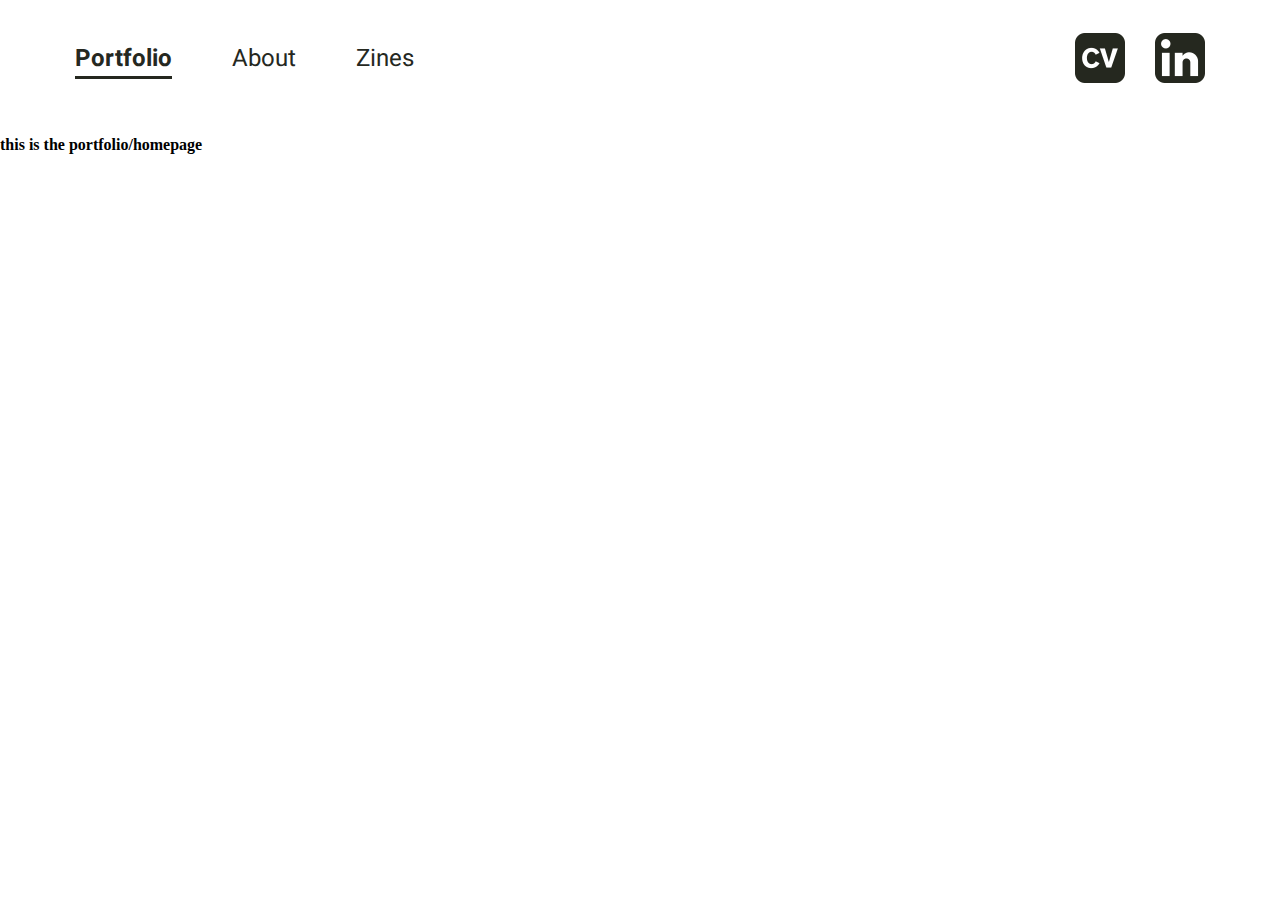
==== index.html @ 88ef85e2 "added everything, did responsive nav using ul" ====
<!DOCTYPE html>
<html lang="en">
<head>
    <title>Jenny Hill Portfolio</title>
    <link rel="stylesheet" href="/css/index.css">
    <link rel="preconnect" href="https://fonts.googleapis.com">
    <link rel="preconnect" href="https://fonts.gstatic.com" crossorigin>
    <link href="https://fonts.googleapis.com/css2?family=Heebo:wght@100;200;300;400;500;600;700;800;900&family=Open+Sans:wght@500&display=swap" rel="stylesheet">
    <link rel="preconnect" href="https://fonts.googleapis.com">
    <link rel="preconnect" href="https://fonts.gstatic.com" crossorigin>
    <link href="https://fonts.googleapis.com/css2?family=Domine:wght@400;500;600;700&display=swap" rel="stylesheet">
</head>
<body>
    <nav>
        <ul class="primaryNavigationContainer">
            <li class="active"><a href="index.html">Portfolio</a></li>
            <li><a href="about.html">About</a></li>
            <li><a href="zines.html">Zines</a></li>
        </ul>
        <ul class="navigationIconsContainer">
            <li><a href="pdf/CV hwk 16 copy.pdf" target="_blank">
                <img class="icon" id="CVNavIcon" src="images/cv.jpg" alt="cv icon">
            </a></li>
            <li><a href="https://linkedin.com/in/jenny-e-g-hill" target="_blank">
                <img class="icon" id="LinkedInNavIcon" src="images/linkedin.jpg" alt="LinkedIn icon">
            </a></li> 
        </ul>
    </nav>
    <p>this is the portfolio/homepage</p>
</body>
</html>
---- css/index.css ----
body {
    margin: 0;
}

nav {
    width: 100%;
    display: flex;
    align-items: center;
}

.navigationIconsContainer {
    width: 100%;
    display: flex;
    gap: 30px;
    justify-content: right;
    margin-right: 75px;
    margin-top: 33px;
    margin-bottom: 33px;
    list-style-type: none;
}

.icon {
    width: 50px;
    height: 50px;
}

.primaryNavigationContainer {
    width: 100%;
    display: flex;
    gap: 60px;
    justify-content: left;
    margin-left: 75px;
    margin-top: 35px;
    margin-bottom: 35px;
    list-style-type: none;
    padding: 0;
}

.primaryNavigationContainer a {
    text-decoration: none;
    font-size: 24px;
    font-family: 'Heebo', 'Arial', 'Sans Serif';
    color: #25281F;
    
}

.active {
    font-weight: bold;
    border-bottom: 3px solid #25281F;
}

p {
    font-weight: 700;
}
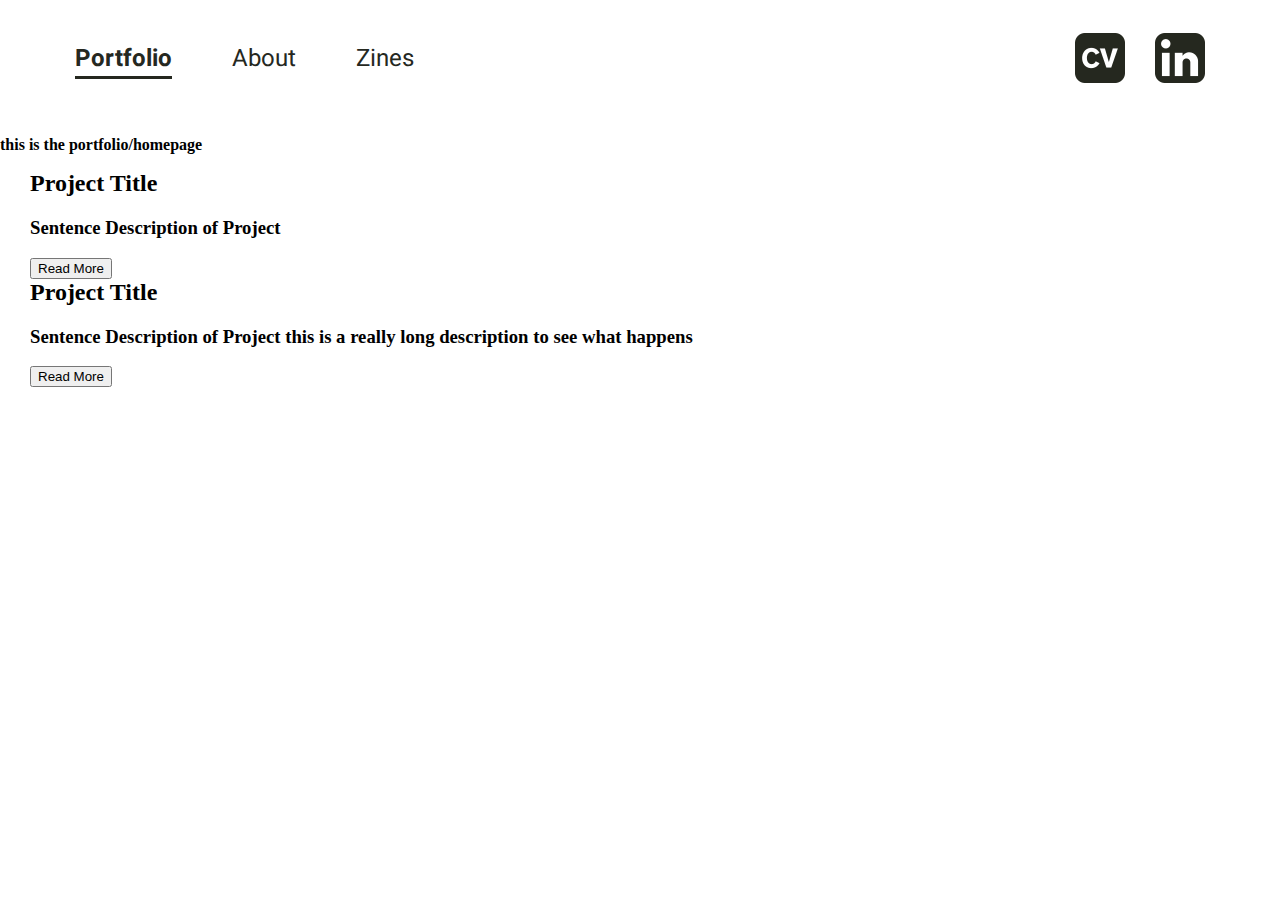
==== commit 221d43bf: "added initial project html and layout css" ====
--- a/index.html
+++ b/index.html
@@ -27,5 +27,36 @@
         </ul>
     </nav>
     <p>this is the portfolio/homepage</p>
+
+    <section class="projects">
+        <div class="project">
+            <div class="projectImg">
+                <img src="https://placehold.co/200x200" alt="">
+            </div>
+            <div class="projectInfo">
+                <div class="projectText">
+                    <h2>Project Title</h2>
+                    <h3>Sentence Description of Project</h3>
+                </div>
+                <div class="projectButton">
+                    <button>Read More</button>
+                </div>
+            </div>
+        </div>
+        <div class="project">
+            <div class="projectImg">
+                <img src="https://placehold.co/200x200" alt="">
+            </div>
+            <div class="projectInfo">
+                <div class="projectText">
+                    <h2>Project Title</h2>
+                    <h3>Sentence Description of Project this is a really long description to see what happens</h3>
+                </div>
+                <div class="projectButton">
+                    <button>Read More</button>
+                </div>
+            </div>
+        </div>
+    </section>
 </body>
 </html>--- a/css/index.css
+++ b/css/index.css
@@ -41,6 +41,7 @@
     font-size: 24px;
     font-family: 'Heebo', 'Arial', 'Sans Serif';
     color: #25281F;
+    transition: 0.2s;
     
 }
 
@@ -51,4 +52,38 @@
 
 p {
     font-weight: 700;
+}
+
+.primaryNavigationContainer a:hover {
+    font-weight:600;
+}
+
+.primaryNavigationContainer a:active {
+    font-weight: bold;
+    border-bottom: 3px solid #25281F;
+}
+
+.project {
+    display: flex;
+    gap: 30px;
+}
+.projectInfo {
+    display: flex;
+    flex-direction: column;
+    justify-content: space-between;
+}
+
+
+.projectText h2 {
+    margin-top: 0;
+}
+
+.projectButton {
+  
+}
+
+@media only screen and (max-width: 500px) {
+    .project {
+        flex-direction: column;
+    }
 }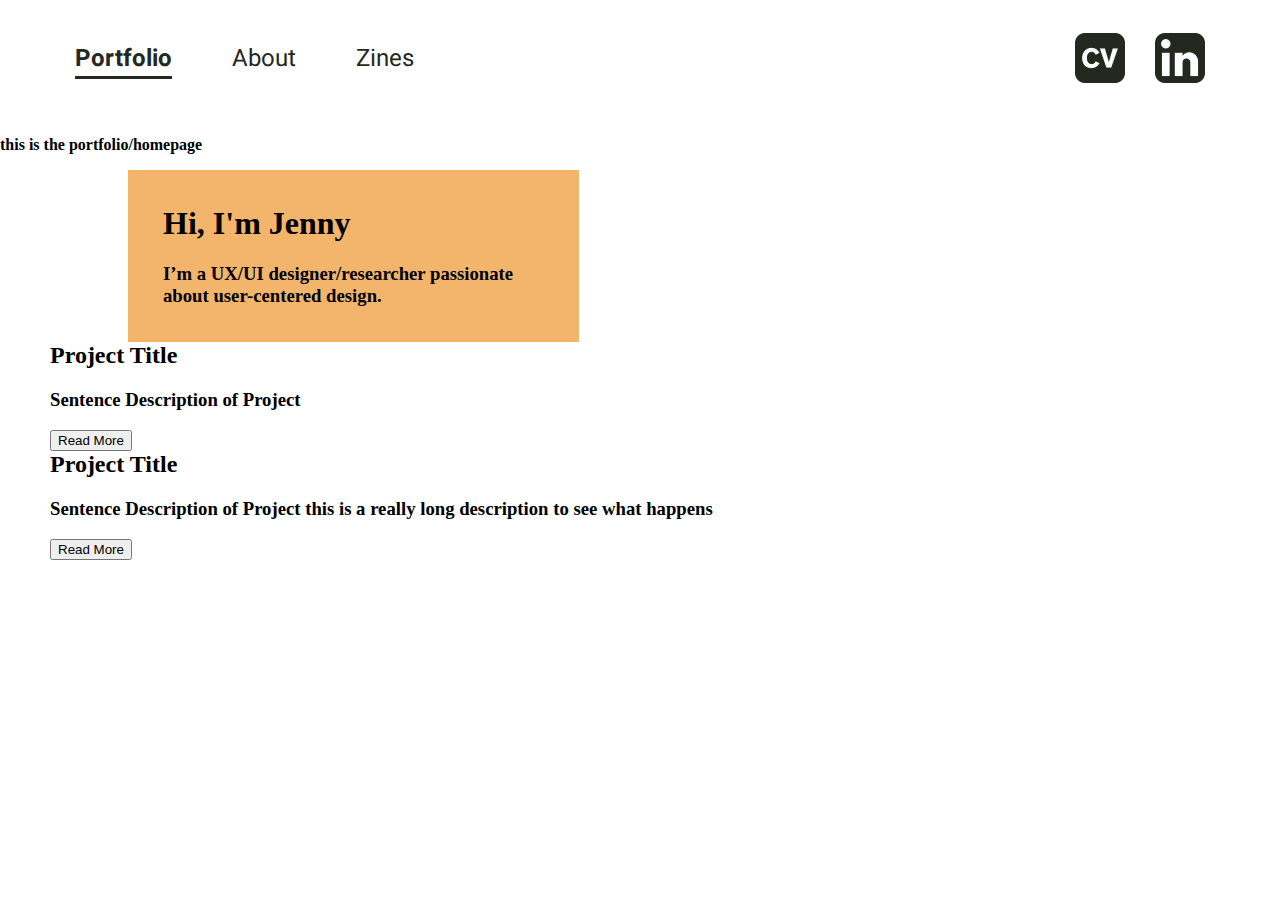
==== commit c5eb09d5: "added initial homepage hero html and css" ====
--- a/index.html
+++ b/index.html
@@ -2,7 +2,7 @@
 <html lang="en">
 <head>
     <title>Jenny Hill Portfolio</title>
-    <link rel="stylesheet" href="/css/index.css">
+    <link rel="stylesheet" href="css/index.css">
     <link rel="preconnect" href="https://fonts.googleapis.com">
     <link rel="preconnect" href="https://fonts.gstatic.com" crossorigin>
     <link href="https://fonts.googleapis.com/css2?family=Heebo:wght@100;200;300;400;500;600;700;800;900&family=Open+Sans:wght@500&display=swap" rel="stylesheet">
@@ -27,7 +27,17 @@
         </ul>
     </nav>
     <p>this is the portfolio/homepage</p>
-
+    <section class="hero">
+        <div class="introContainer">
+            <div class="introText">
+                <h1>Hi, I'm Jenny</h1>
+                <h3>I’m a UX/UI designer/researcher passionate about user-centered design.</h3>
+            </div>
+        </div>
+        <div class="heroImg">
+            <img src="https://placehold.co/500x300" alt="">
+        </div>
+    </section>
     <section class="projects">
         <div class="project">
             <div class="projectImg">
--- a/css/index.css
+++ b/css/index.css
@@ -1,5 +1,6 @@
 body {
     margin: 0;
+    box-sizing: border-box;
 }
 
 nav {
@@ -63,9 +64,35 @@
     border-bottom: 3px solid #25281F;
 }
 
+.hero {
+    display: flex;
+    margin: 0 auto;
+    width: 80%;
+    gap: 50px;
+}
+.heroImg {
+    width: 55%;
+    max-width: 500px;
+}
+.introContainer {
+    background-color: #F3B56C;
+    width: 45%;
+    max-width: 381px;
+    padding: 35px;
+
+}
+
+.introText h1 {
+    margin-top: 0px;
+}
+
+.introText h3 {
+    margin-bottom: 0px;
+}
+
 .project {
     display: flex;
-    gap: 30px;
+    gap: 50px;
 }
 .projectInfo {
     display: flex;
@@ -86,4 +113,10 @@
     .project {
         flex-direction: column;
     }
+    .hero {
+        flex-direction: column-reverse;
+    }
+     .heroImg {
+        width: 100%;
+     } 
 }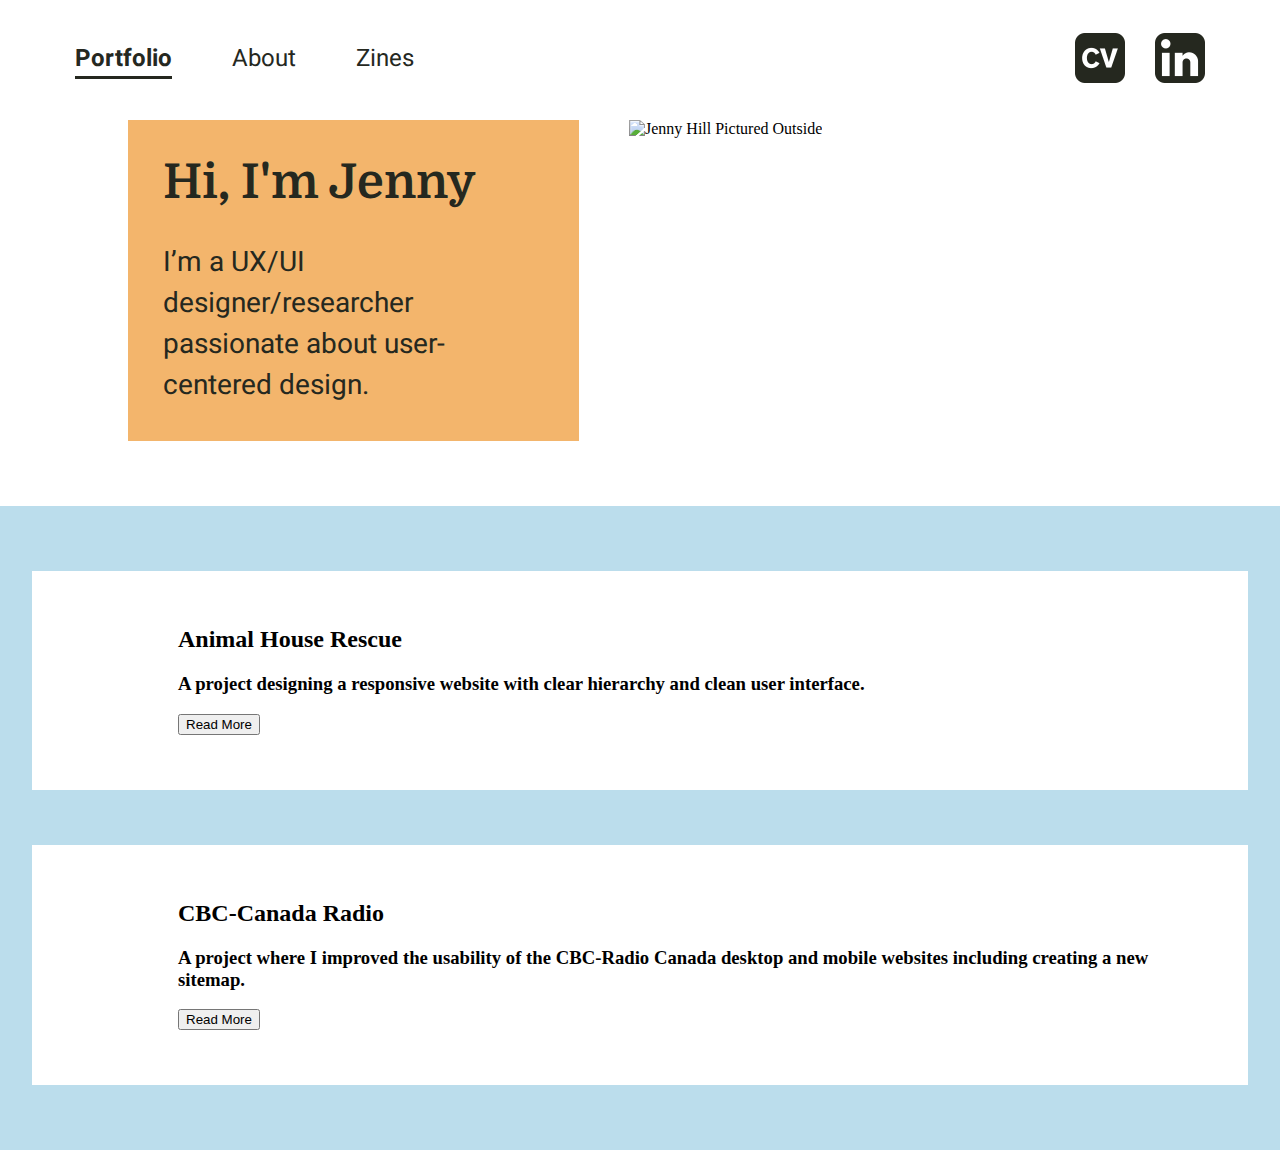
==== commit 02ee9c9d: "initial formating bits" ====
--- a/index.html
+++ b/index.html
@@ -26,7 +26,6 @@
             </a></li> 
         </ul>
     </nav>
-    <p>this is the portfolio/homepage</p>
     <section class="hero">
         <div class="introContainer">
             <div class="introText">
@@ -35,38 +34,44 @@
             </div>
         </div>
         <div class="heroImg">
-            <img src="https://placehold.co/500x300" alt="">
+            <img src="images/JennyinGarden.jpeg" alt="Jenny Hill Pictured Outside">
         </div>
     </section>
     <section class="projects">
-        <div class="project">
+        
+
+                <div class="project">
             <div class="projectImg">
-                <img src="https://placehold.co/200x200" alt="">
+                <img src="https://placehold.co/450x300" alt="">
             </div>
             <div class="projectInfo">
                 <div class="projectText">
-                    <h2>Project Title</h2>
-                    <h3>Sentence Description of Project</h3>
+                    <h2>Animal House Rescue</h2>
+                    <h3>A project designing a responsive website with clear hierarchy and clean user interface.</h3>
                 </div>
                 <div class="projectButton">
                     <button>Read More</button>
                 </div>
             </div>
-        </div>
-        <div class="project">
+                </div>
+            
+           
+                <div class="project">
             <div class="projectImg">
-                <img src="https://placehold.co/200x200" alt="">
+                <img src="https://placehold.co/450x300" alt="">
             </div>
             <div class="projectInfo">
                 <div class="projectText">
-                    <h2>Project Title</h2>
-                    <h3>Sentence Description of Project this is a really long description to see what happens</h3>
+                    <h2>CBC-Canada Radio</h2>
+                    <h3>A project where I improved the usability of the CBC-Radio Canada desktop and mobile websites including creating a new sitemap.</h3>
                 </div>
                 <div class="projectButton">
                     <button>Read More</button>
                 </div>
             </div>
-        </div>
+                </div>
+            
+        
     </section>
 </body>
 </html>--- a/css/index.css
+++ b/css/index.css
@@ -51,9 +51,7 @@
     border-bottom: 3px solid #25281F;
 }
 
-p {
-    font-weight: 700;
-}
+
 
 .primaryNavigationContainer a:hover {
     font-weight:600;
@@ -69,10 +67,18 @@
     margin: 0 auto;
     width: 80%;
     gap: 50px;
+    padding-bottom: 65px;
 }
 .heroImg {
     width: 55%;
-    max-width: 500px;
+    height: 100%;
+    object-fit: cover;
+}
+
+.heroImg img {
+    max-width: 100%;
+    object-fit: cover;
+    
 }
 .introContainer {
     background-color: #F3B56C;
@@ -84,15 +90,38 @@
 
 .introText h1 {
     margin-top: 0px;
+    color: #25281F;
+    font-family: 'Domine', 'Georgia', 'serif';
+    font-size: 48px;
+    font-weight: 700;
 }
 
 .introText h3 {
     margin-bottom: 0px;
+    color:#25281F;
+    font-size: 28px;
+    font-family: 'Heebo', 'Arial', 'Sans Serif';
+    font-weight: 400;
 }
+
+.projects {
+    width: 100%;
+    background-color: #BBDDEC;
+    padding: 65px 0px;
+    display: flex;
+    flex-direction: column;
+    gap: 55px;
+    align-items: center;
+}
+
 
 .project {
     display: flex;
     gap: 50px;
+    background-color: white;
+    width: 80%;
+    padding: 55px 96px;
+    max-width: 1130px;
 }
 .projectInfo {
     display: flex;
@@ -119,4 +148,8 @@
      .heroImg {
         width: 100%;
      } 
+     .introContainer {
+        margin: 0 auto;
+        width: 100%;
+     }
 }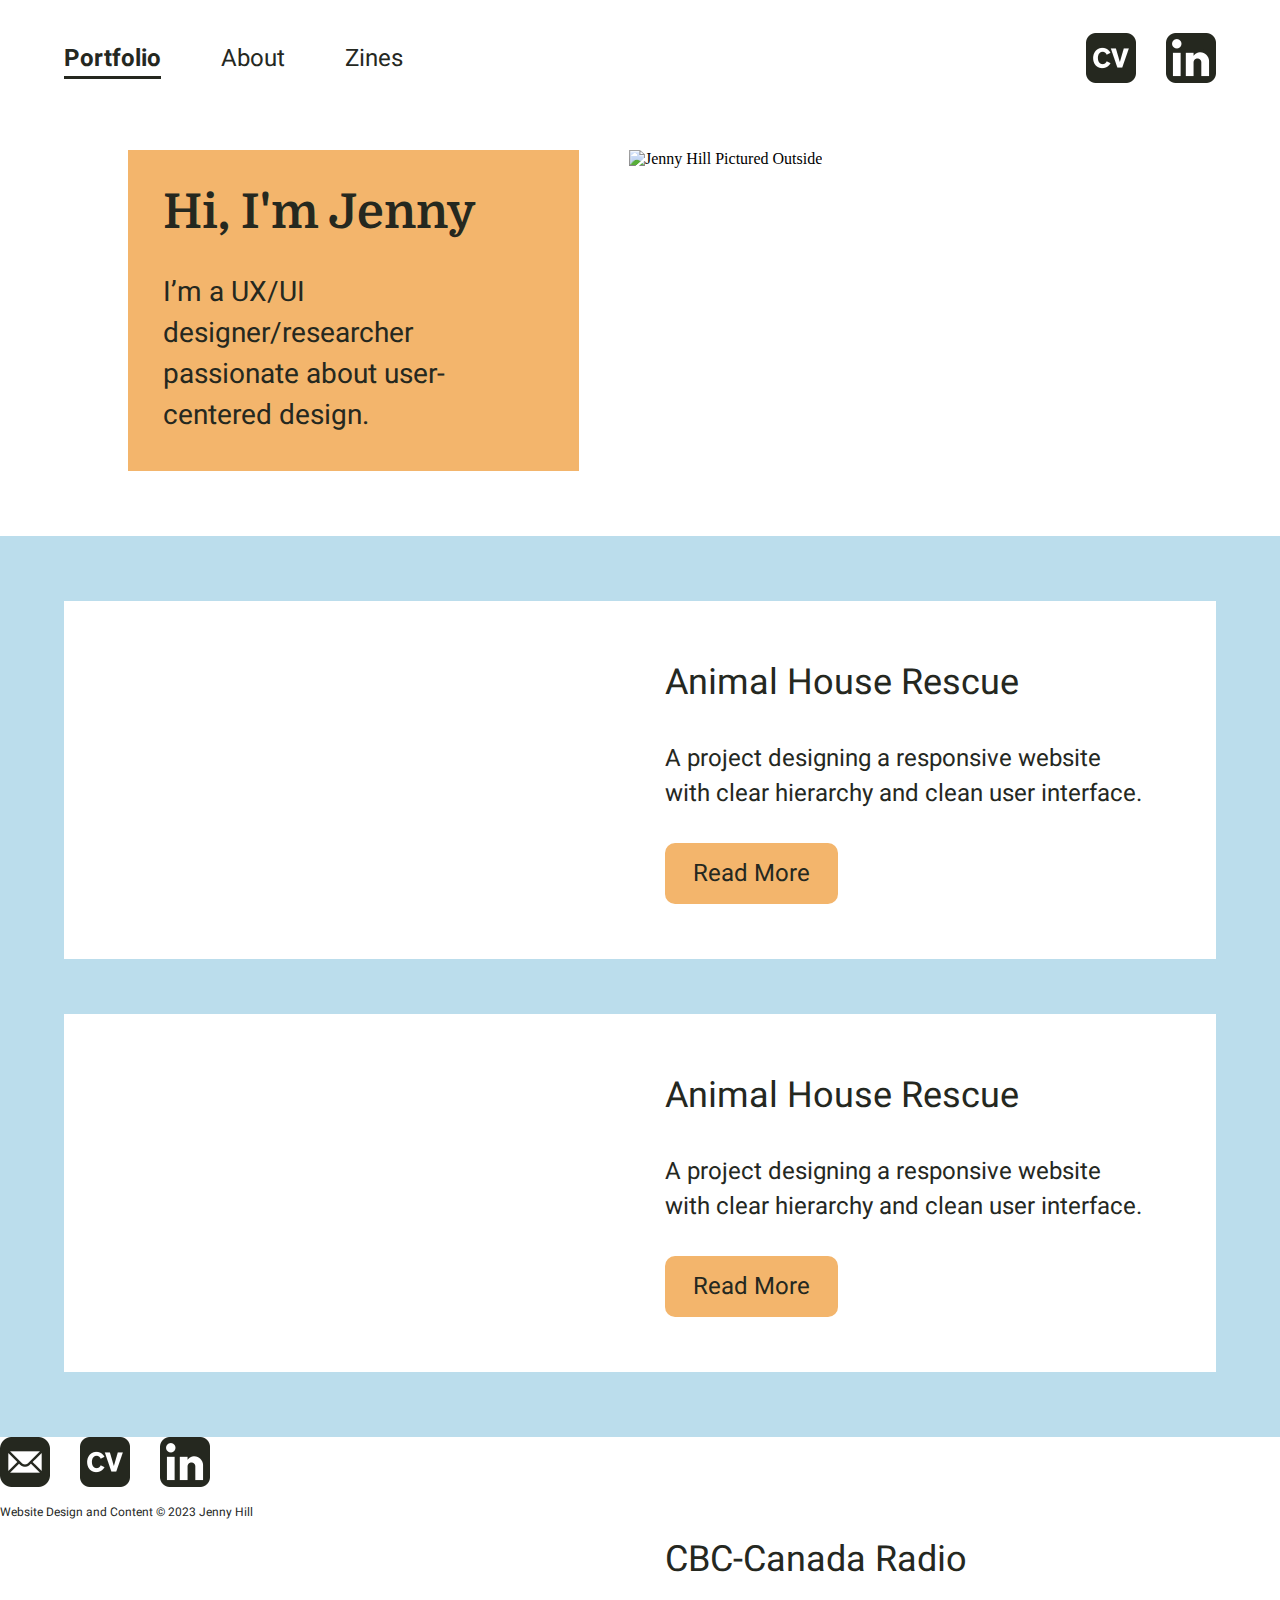
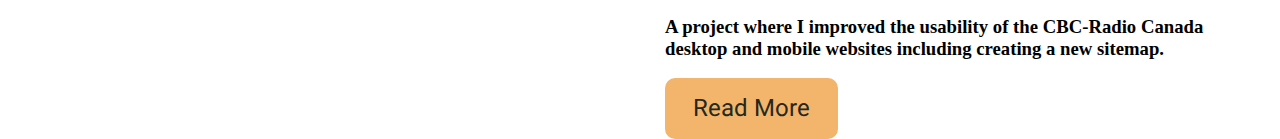
==== commit a634cecc: "initial responsiveness" ====
--- a/index.html
+++ b/index.html
@@ -12,19 +12,21 @@
 </head>
 <body>
     <nav>
-        <ul class="primaryNavigationContainer">
-            <li class="active"><a href="index.html">Portfolio</a></li>
-            <li><a href="about.html">About</a></li>
-            <li><a href="zines.html">Zines</a></li>
-        </ul>
-        <ul class="navigationIconsContainer">
-            <li><a href="pdf/CV hwk 16 copy.pdf" target="_blank">
-                <img class="icon" id="CVNavIcon" src="images/cv.jpg" alt="cv icon">
-            </a></li>
-            <li><a href="https://linkedin.com/in/jenny-e-g-hill" target="_blank">
-                <img class="icon" id="LinkedInNavIcon" src="images/linkedin.jpg" alt="LinkedIn icon">
-            </a></li> 
-        </ul>
+        <div class="navContainer">
+            <ul class="primaryNavigationContainer">
+                <li class="active"><a href="index.html">Portfolio</a></li>
+                <li><a href="about.html">About</a></li>
+                <li><a href="zines.html">Zines</a></li>
+            </ul>
+            <ul class="navigationIconsContainer">
+                <li><a href="pdf/CV hwk 16 copy.pdf" target="_blank">
+                    <img class="icon" id="CVNavIcon" src="images/cv.jpg" alt="cv icon">
+                </a></li>
+                <li><a href="https://linkedin.com/in/jenny-e-g-hill" target="_blank">
+                    <img class="icon" id="LinkedInNavIcon" src="images/linkedin.jpg" alt="LinkedIn icon">
+                </a></li> 
+            </ul>
+        </div>
     </nav>
     <section class="hero">
         <div class="introContainer">
@@ -37,41 +39,78 @@
             <img src="images/JennyinGarden.jpeg" alt="Jenny Hill Pictured Outside">
         </div>
     </section>
-    <section class="projects">
-        
-
-                <div class="project">
-            <div class="projectImg">
-                <img src="https://placehold.co/450x300" alt="">
-            </div>
-            <div class="projectInfo">
-                <div class="projectText">
-                    <h2>Animal House Rescue</h2>
-                    <h3>A project designing a responsive website with clear hierarchy and clean user interface.</h3>
+    <section class="projectsBackground">
+        <div class="projects">
+            <div class="project">
+                <div class="projectImg">
+                    <img src="https://placehold.co/450x300" alt="">
                 </div>
-                <div class="projectButton">
-                    <button>Read More</button>
+                <div class="projectInfo">
+                    <div class="projectText">
+                        <h2>Animal House Rescue</h2>
+                        <h4>A project designing a responsive website with clear hierarchy and clean user interface.</h4>
+                    </div>
+                    <div class="projectButton">
+                        <button>Read More</button>
+                    </div>
                 </div>
             </div>
+        </div>
+        <div class="projects">
+            <div class="project">
+                <div class="projectImg">
+                    <img src="https://placehold.co/450x300" alt="">
                 </div>
+                <div class="projectInfo">
+                    <div class="projectText">
+                        <h2>Animal House Rescue</h2>
+                        <h4>A project designing a responsive website with clear hierarchy and clean user interface.</h4>
+                    </div>
+                    <div class="projectButton">
+                        <button>Read More</button>
+                    </div>
+                </div>
+            </div>
+        </div>
+    </section>
+    <footer>
+        <div class="footerIconsContainer">
+            <a href="mailto:j.hill99@hotmail.co.uk">
+                <img class="icon" src="images/email.jpg" alt="email icon">
+            </a>
+            <a href="pdf/CV hwk 16 copy.pdf" target="_blank">
+                <img class="icon" src="images/cv.jpg" alt="cv icon">
+            </a> 
+            <a href="https://linkedin.com/in/jenny-e-g-hill" target="_blank">
+                <img class="icon" src="images/linkedin.jpg" alt="LinkedIn icon">
+            </a>
+        </div>
+        <div class="copyrightTextContainer">
+            <p class="copyrightText">
+                Website Design and Content &copy 2023 Jenny Hill
+            </p>
+        </div>
+    </footer>
+         
             
            
-                <div class="project">
-            <div class="projectImg">
-                <img src="https://placehold.co/450x300" alt="">
+    <div class="project">
+        <div class="projectImg">
+            <img src="https://placehold.co/450x300" alt="">
+        </div>
+        <div class="projectInfo">
+            <div class="projectText">
+                <h2>CBC-Canada Radio</h2>
+                <h3>A project where I improved the usability of the CBC-Radio Canada desktop and mobile websites including
+                    creating a new sitemap.</h3>
             </div>
-            <div class="projectInfo">
-                <div class="projectText">
-                    <h2>CBC-Canada Radio</h2>
-                    <h3>A project where I improved the usability of the CBC-Radio Canada desktop and mobile websites including creating a new sitemap.</h3>
-                </div>
-                <div class="projectButton">
-                    <button>Read More</button>
-                </div>
+            <div class="projectButton">
+                <button>Read More</button>
             </div>
-                </div>
+        </div>
+    </div>
             
         
-    </section>
+    
 </body>
 </html>--- a/css/index.css
+++ b/css/index.css
@@ -4,9 +4,14 @@
 }
 
 nav {
-    width: 100%;
+    width: 100%; 
+}
+
+.navContainer {
+    width: 90%;
     display: flex;
     align-items: center;
+    margin: 0 auto;
 }
 
 .navigationIconsContainer {
@@ -14,7 +19,7 @@
     display: flex;
     gap: 30px;
     justify-content: right;
-    margin-right: 75px;
+   
     margin-top: 33px;
     margin-bottom: 33px;
     list-style-type: none;
@@ -30,7 +35,7 @@
     display: flex;
     gap: 60px;
     justify-content: left;
-    margin-left: 75px;
+    
     margin-top: 35px;
     margin-bottom: 35px;
     list-style-type: none;
@@ -67,6 +72,7 @@
     margin: 0 auto;
     width: 80%;
     gap: 50px;
+    padding-top: 30px;
     padding-bottom: 65px;
 }
 .heroImg {
@@ -104,44 +110,119 @@
     font-weight: 400;
 }
 
-.projects {
+.projectsBackground {
     width: 100%;
     background-color: #BBDDEC;
     padding: 65px 0px;
     display: flex;
     flex-direction: column;
     gap: 55px;
+
+    
+}
+
+.projects {
+    background-color: white;
+    width: 90%;
+    padding: 55px 0px;
+    margin: 0 auto;
+    display: flex;
+}
+
+.project {
+    width: 88.8%;
+    margin: 0 auto;
+    display: flex;
+    gap: 50px;
+    max-width: 1130px;
+}
+
+/*padding: 65px 0px;
+    display: flex;
+    flex-direction: column;
+    gap: 55px;
     align-items: center;
-}
-
-
-.project {
-    display: flex;
-    gap: 50px;
+
+/*.project {
+    
     background-color: white;
     width: 80%;
     padding: 55px 96px;
     max-width: 1130px;
-}
+}*/
+
 .projectInfo {
     display: flex;
     flex-direction: column;
     justify-content: space-between;
+    width: 50%;
 }
 
 
 .projectText h2 {
+    color:#25281F;
+    font-family: 'Heebo', 'Arial', 'Sans Serif';
+    font-size: 36px;
+    font-weight: 400;
     margin-top: 0;
-}
-
-.projectButton {
-  
+
+}
+
+.projectText h4 {
+    color:#25281F;
+    font-family: 'Heebo', 'Arial', 'Sans Serif';
+    font-size: 24px;
+    font-weight: 400;
+}
+
+.projectImg {
+    width: 50%;
+}
+
+.projectImg img {
+    max-width: 100%;
+}
+
+ button {
+    font-family: 'Heebo', 'Arial', 'Sans Serif';
+    font-size: 24px;
+    color: #25281F;
+    background-color: #F3B56C;
+    border: 0px;
+    border-radius: 10px;
+    padding: 13px 28px;
+}
+
+
+
+
+footer {
+    width: 100%;
+    display: flex;
+    flex-direction: column;
+    align-content: center;
+    justify-content: center;
+}
+
+.footerIconsContainer {
+    display: flex;
+    gap: 30px;
+    width: 100%;
+}
+
+.footerIconsContainer a {
+    text-decoration: none;
+}
+
+.copyrightText {
+    font-family: 'Heebo', 'Arial', 'Sans Serif';
+    font-size: 12px;
+    color: #25281F;
+      
 }
 
 @media only screen and (max-width: 500px) {
-    .project {
-        flex-direction: column;
-    }
+    
     .hero {
         flex-direction: column-reverse;
     }
@@ -152,4 +233,12 @@
         margin: 0 auto;
         width: 100%;
      }
+     .project {
+        flex-direction: column;
+    }
+
+    .projectImg, .projectInfo {
+        width: 100%;
+    }
+   
 }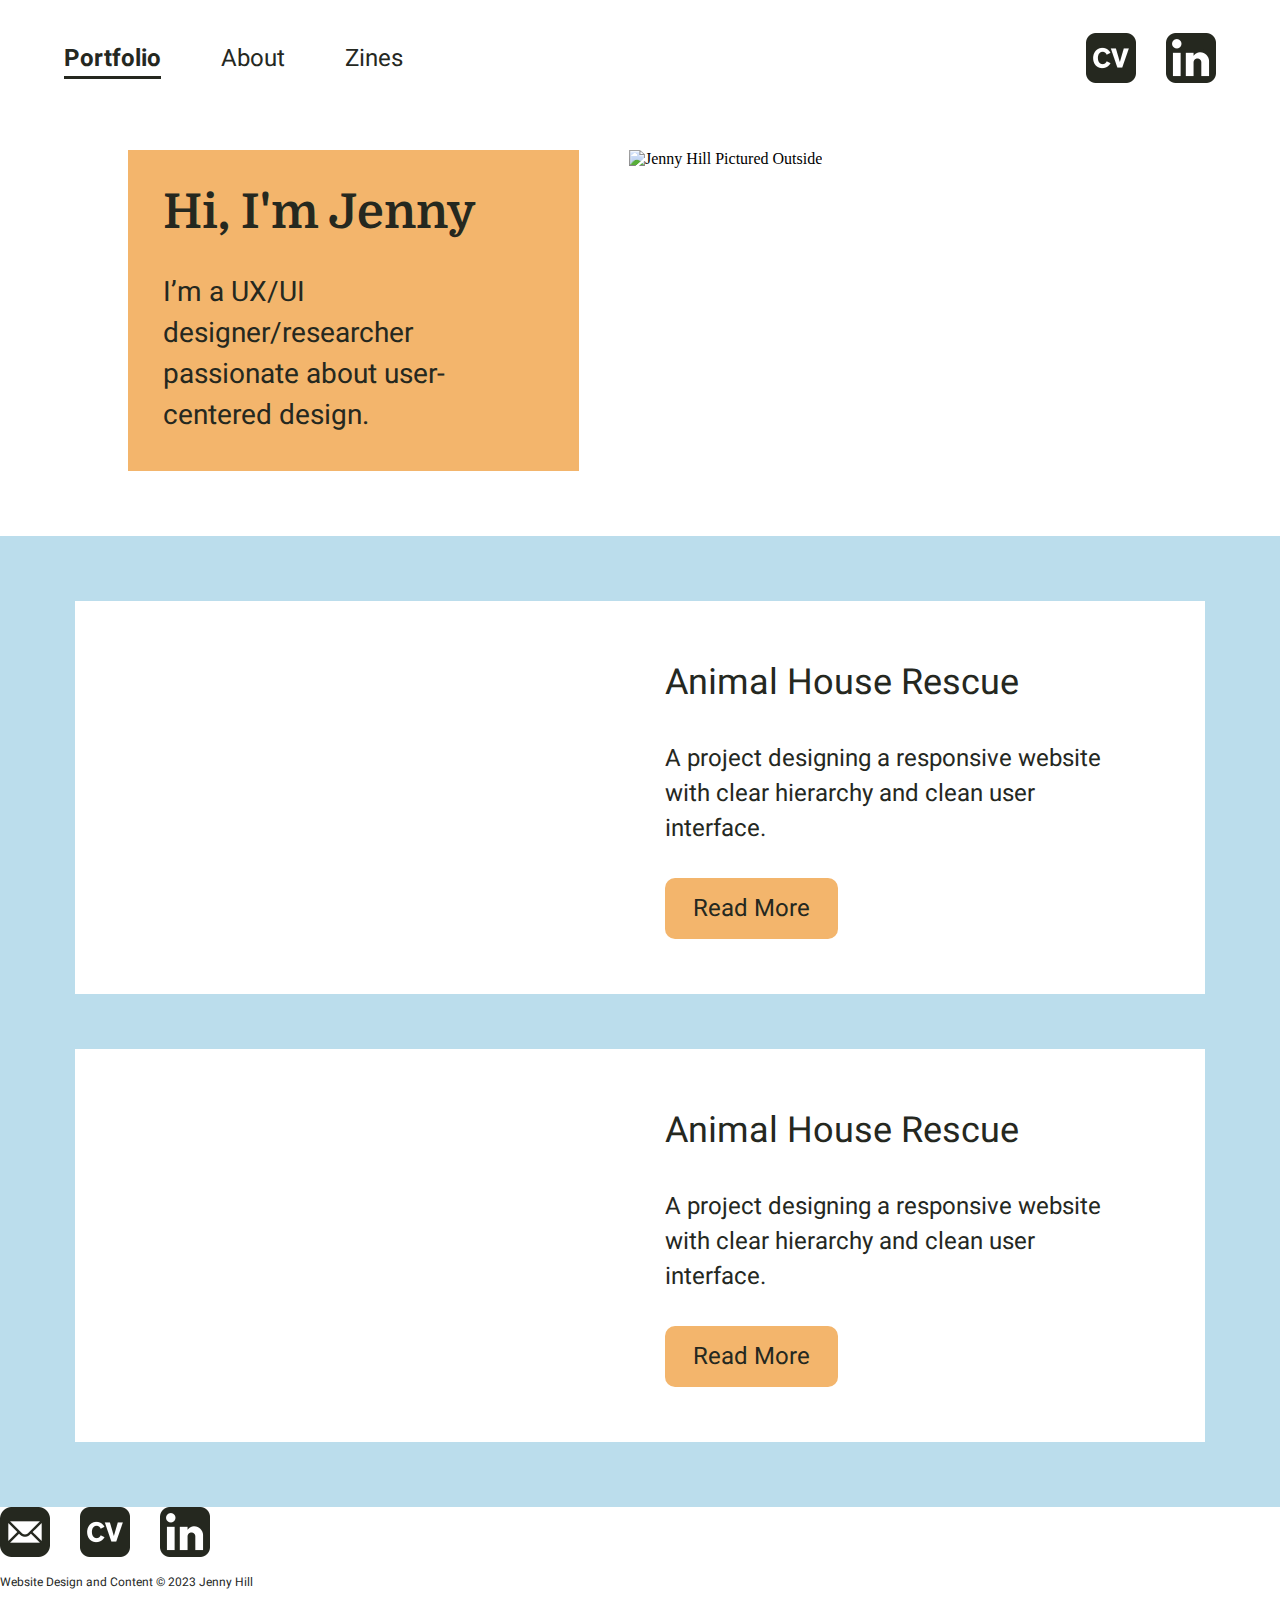
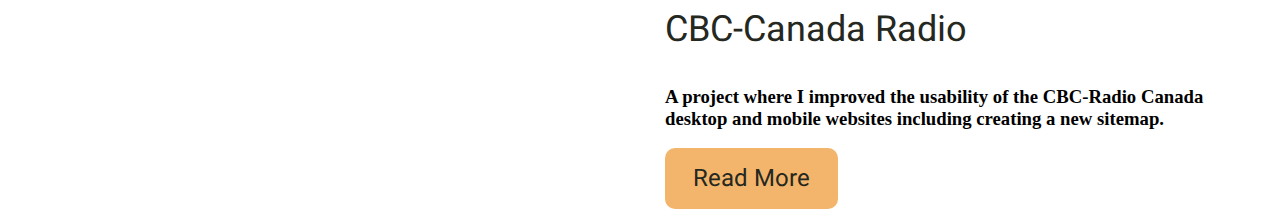
==== commit c4706dad: "changed white project width" ====
--- a/index.html
+++ b/index.html
@@ -40,7 +40,7 @@
         </div>
     </section>
     <section class="projectsBackground">
-        <div class="projects">
+        <div class="singleProjectContainer">
             <div class="project">
                 <div class="projectImg">
                     <img src="https://placehold.co/450x300" alt="">
@@ -56,7 +56,7 @@
                 </div>
             </div>
         </div>
-        <div class="projects">
+        <div class="singleProjectContainer">
             <div class="project">
                 <div class="projectImg">
                     <img src="https://placehold.co/450x300" alt="">
--- a/css/index.css
+++ b/css/index.css
@@ -77,13 +77,15 @@
 }
 .heroImg {
     width: 55%;
-    height: 100%;
+    /*height: 100%;*/
     object-fit: cover;
+    /*added */overflow: hidden;
 }
 
 .heroImg img {
-    max-width: 100%;
+    /*max-width: 100%;
     object-fit: cover;
+    so now image is right width but height is full size and sides not cropped*/
     
 }
 .introContainer {
@@ -121,12 +123,13 @@
     
 }
 
-.projects {
+.singleProjectContainer {
     background-color: white;
     width: 90%;
     padding: 55px 0px;
     margin: 0 auto;
     display: flex;
+    max-width: 1130px;
 }
 
 .project {
@@ -134,7 +137,7 @@
     margin: 0 auto;
     display: flex;
     gap: 50px;
-    max-width: 1130px;
+    
 }
 
 /*padding: 65px 0px;
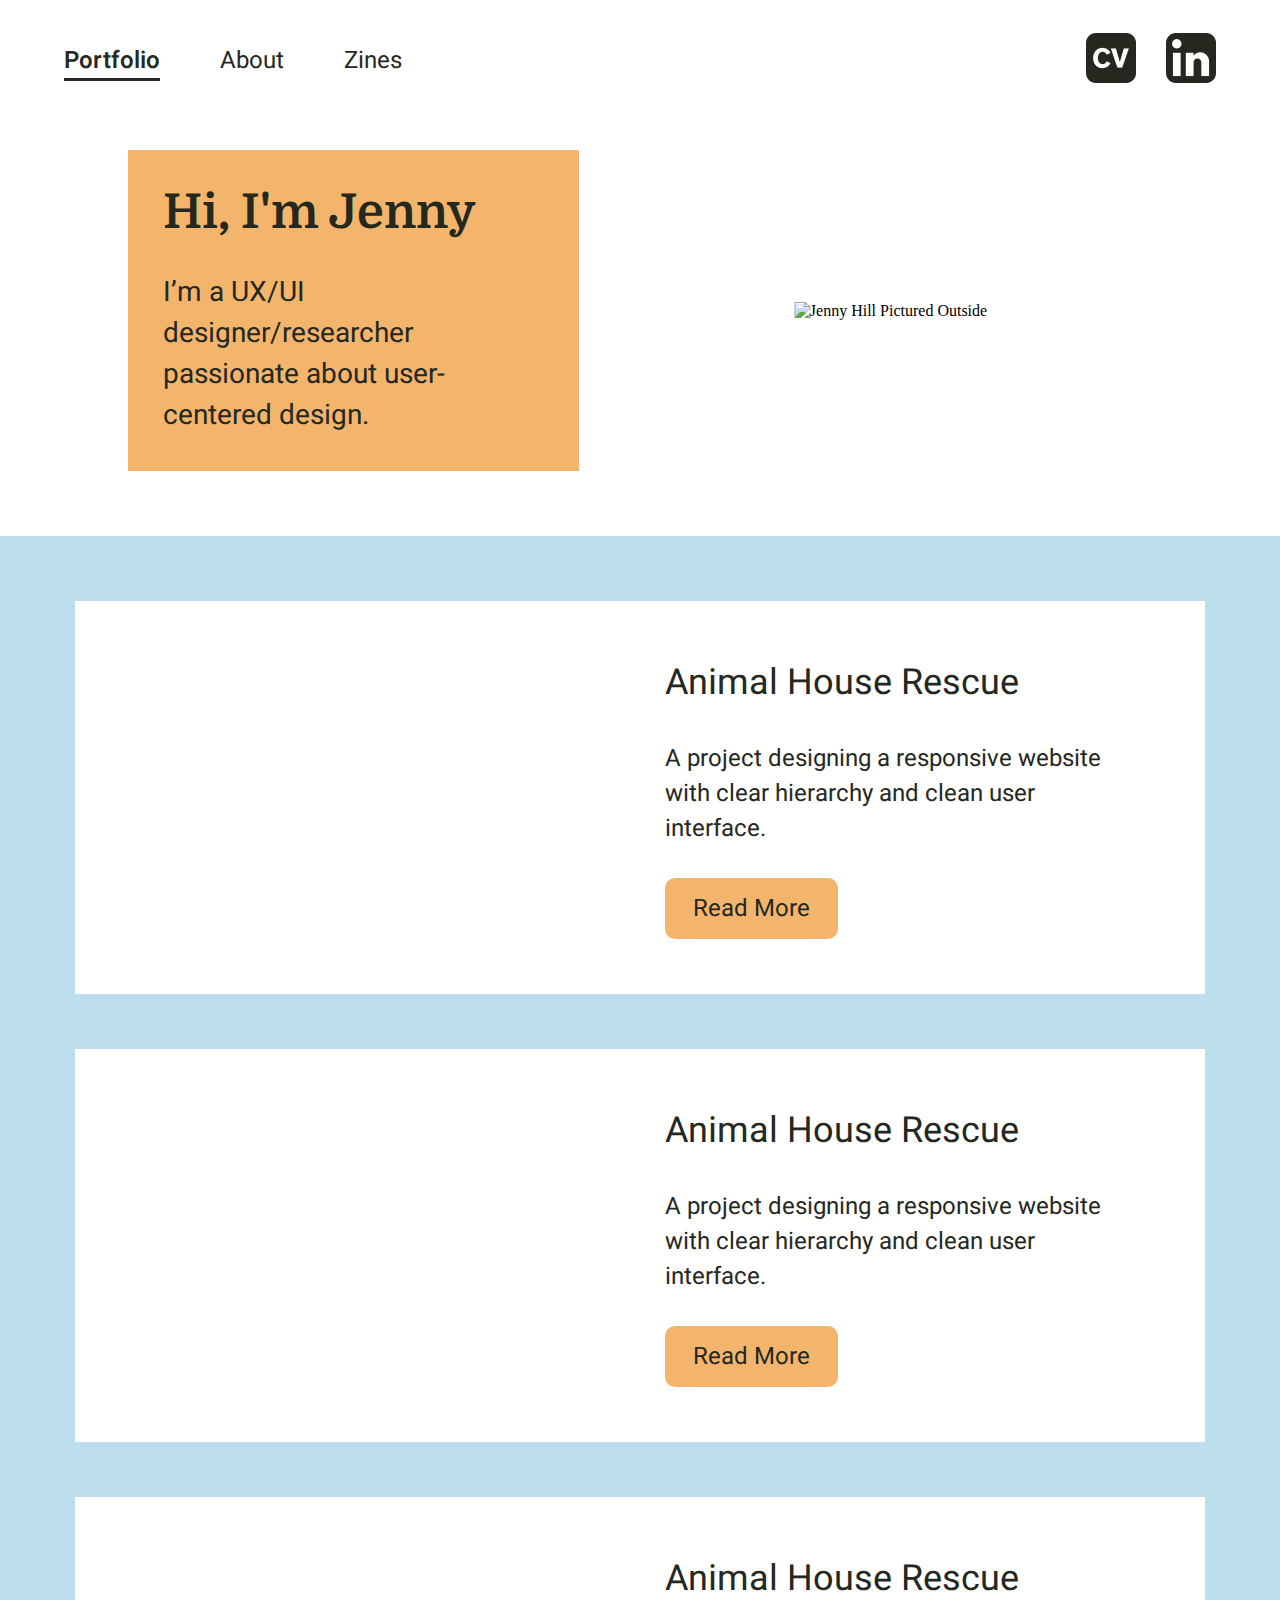
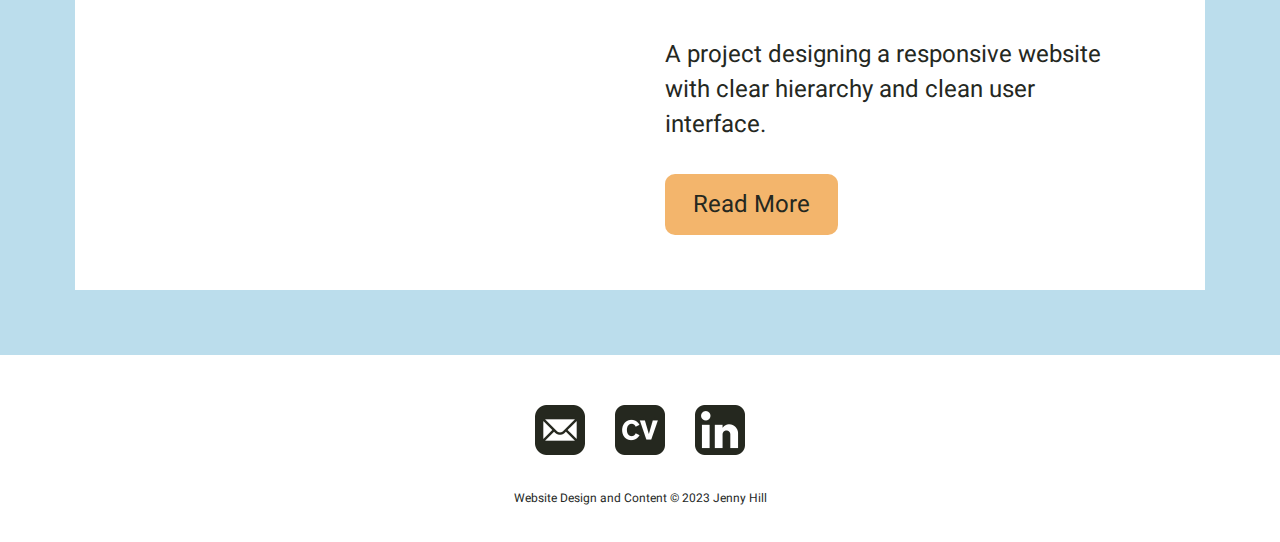
==== commit 2dbba734: "18 hwk finished" ====
--- a/index.html
+++ b/index.html
@@ -14,7 +14,7 @@
     <nav>
         <div class="navContainer">
             <ul class="primaryNavigationContainer">
-                <li class="active"><a href="index.html">Portfolio</a></li>
+                <li ><a href="index.html" id="activePage">Portfolio</a></li>
                 <li><a href="about.html">About</a></li>
                 <li><a href="zines.html">Zines</a></li>
             </ul>
@@ -72,6 +72,22 @@
                 </div>
             </div>
         </div>
+        <div class="singleProjectContainer">
+            <div class="project">
+                <div class="projectImg">
+                    <img src="https://placehold.co/450x300" alt="">
+                </div>
+                <div class="projectInfo">
+                    <div class="projectText">
+                        <h2>Animal House Rescue</h2>
+                        <h4>A project designing a responsive website with clear hierarchy and clean user interface.</h4>
+                    </div>
+                    <div class="projectButton">
+                        <button>Read More</button>
+                    </div>
+                </div>
+            </div>
+        </div>
     </section>
     <footer>
         <div class="footerIconsContainer">
@@ -86,31 +102,10 @@
             </a>
         </div>
         <div class="copyrightTextContainer">
-            <p class="copyrightText">
+            <p>
                 Website Design and Content &copy 2023 Jenny Hill
             </p>
         </div>
     </footer>
-         
-            
-           
-    <div class="project">
-        <div class="projectImg">
-            <img src="https://placehold.co/450x300" alt="">
-        </div>
-        <div class="projectInfo">
-            <div class="projectText">
-                <h2>CBC-Canada Radio</h2>
-                <h3>A project where I improved the usability of the CBC-Radio Canada desktop and mobile websites including
-                    creating a new sitemap.</h3>
-            </div>
-            <div class="projectButton">
-                <button>Read More</button>
-            </div>
-        </div>
-    </div>
-            
-        
-    
 </body>
 </html>--- a/css/index.css
+++ b/css/index.css
@@ -46,26 +46,26 @@
     text-decoration: none;
     font-size: 24px;
     font-family: 'Heebo', 'Arial', 'Sans Serif';
+    font-weight: 400;
     color: #25281F;
     transition: 0.2s;
     
 }
 
-.active {
-    font-weight: bold;
+#activePage {
+    font-weight: 600;
     border-bottom: 3px solid #25281F;
+    cursor: not-allowed;
 }
 
 
 
 .primaryNavigationContainer a:hover {
-    font-weight:600;
-}
-
-.primaryNavigationContainer a:active {
-    font-weight: bold;
-    border-bottom: 3px solid #25281F;
-}
+    font-weight:500;
+    cursor: pointer;
+}
+
+
 
 .hero {
     display: flex;
@@ -77,12 +77,21 @@
 }
 .heroImg {
     width: 55%;
-    /*height: 100%;*/
-    object-fit: cover;
-    /*added */overflow: hidden;
+    flex: 1 1 50%;
+    overflow: hidden;
+    position: relative;
+    
 }
 
 .heroImg img {
+    position: absolute;
+    top: 50%;
+    left: 50%;
+    transform: translate(-50%, -50%);
+    max-width: 700px;
+    /*bottom: 0;
+    min-width: 100%;
+    min-height: 100%;
     /*max-width: 100%;
     object-fit: cover;
     so now image is right width but height is full size and sides not cropped*/
@@ -140,20 +149,6 @@
     
 }
 
-/*padding: 65px 0px;
-    display: flex;
-    flex-direction: column;
-    gap: 55px;
-    align-items: center;
-
-/*.project {
-    
-    background-color: white;
-    width: 80%;
-    padding: 55px 96px;
-    max-width: 1130px;
-}*/
-
 .projectInfo {
     display: flex;
     flex-direction: column;
@@ -180,13 +175,14 @@
 
 .projectImg {
     width: 50%;
+    display: flex;
 }
 
 .projectImg img {
     max-width: 100%;
 }
 
- button {
+ .projectButton button {
     font-family: 'Heebo', 'Arial', 'Sans Serif';
     font-size: 24px;
     color: #25281F;
@@ -203,45 +199,73 @@
     width: 100%;
     display: flex;
     flex-direction: column;
-    align-content: center;
     justify-content: center;
+    gap: 30px;
+    padding: 50px 0px 35px 0px;
 }
 
 .footerIconsContainer {
     display: flex;
     gap: 30px;
     width: 100%;
-}
-
-.footerIconsContainer a {
+    justify-content: center;
     text-decoration: none;
 }
 
-.copyrightText {
+
+
+.copyrightTextContainer {
+    display: flex;
+    justify-content: center;
     font-family: 'Heebo', 'Arial', 'Sans Serif';
     font-size: 12px;
     color: #25281F;
-      
-}
-
-@media only screen and (max-width: 500px) {
-    
-    .hero {
-        flex-direction: column-reverse;
-    }
-     .heroImg {
-        width: 100%;
-     } 
-     .introContainer {
-        margin: 0 auto;
-        width: 100%;
-     }
+}
+
+.copyrightTextContainer p {
+    margin: 0px;
+}
+
+
+
+@media only screen and (max-width: 800px) {
+    
+   
      .project {
         flex-direction: column;
     }
 
     .projectImg, .projectInfo {
         width: 100%;
-    }
+        
+    }
+}
+
+/*media query for small column hero*/
+@media only screen and (max-width: 800px) {
+   .hero {
+    flex-direction: column-reverse;
+   }
    
+    .heroImg {
+    width: 100%;
+    flex: none;
+    
+   }
+   .heroImg img {
+    position: static;
+    max-width: 100%;
+    transform: none;
+   }
+
+   .introContainer {
+    margin: 0 auto;
+    width: 80%;
+   }
+   .project {
+    flex-direction: column;
+    }
+    .projectImg, .projectInfo {
+    width: 100%;
+    }
 }